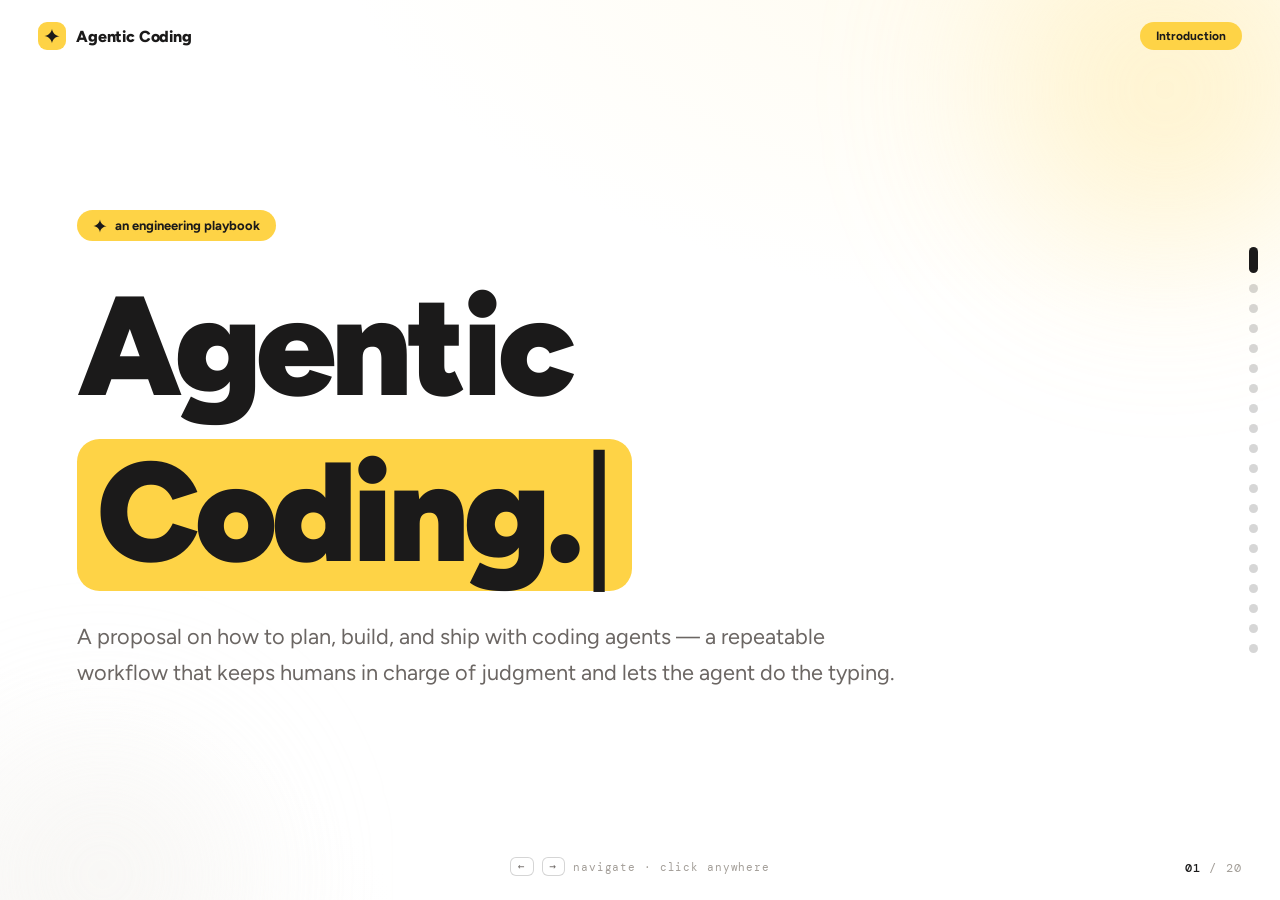
==== presentations/agentic-coding-hag-2026/index.html @ 851d3bc4 "Generalize presentation library structure" ====
<!doctype html>
<html lang="en">
<head>
<!-- Agentic Coding — internal engineering deck -->
<meta charset="utf-8" />
<meta name="viewport" content="width=device-width, initial-scale=1, maximum-scale=1" />
<title>Agentic Coding — A Workflow</title>
<link rel="preconnect" href="https://fonts.googleapis.com" />
<link rel="preconnect" href="https://fonts.gstatic.com" crossorigin />
<link href="https://fonts.googleapis.com/css2?family=Figtree:ital,wght@0,400;0,500;0,600;0,700;0,800;0,900;1,500&family=DM+Mono:wght@400;500&display=swap" rel="stylesheet" />

<link rel="stylesheet" href="../../shared/deck.css" />
</head>
<body class="deck-page">

<div class="bg">
  <div class="wash w1"></div><div class="wash w2"></div>
  <svg class="spark" style="left:13%;top:20%;width:26px;height:26px;fill:var(--yellow);animation-delay:0s" viewBox="0 0 24 24"><path d="M12 0c.6 6 5.4 10.8 11.4 11.4C17.4 12.6 12.6 17.4 12 24c-.6-6.6-5.4-11.4-11.4-12C6.6 11.4 11.4 6 12 0z"/></svg>
  <svg class="spark" style="right:16%;top:26%;width:18px;height:18px;fill:var(--ink);animation-delay:1.5s" viewBox="0 0 24 24"><path d="M12 0c.6 6 5.4 10.8 11.4 11.4C17.4 12.6 12.6 17.4 12 24c-.6-6.6-5.4-11.4-11.4-12C6.6 11.4 11.4 6 12 0z"/></svg>
  <svg class="spark" style="right:29%;bottom:19%;width:22px;height:22px;fill:var(--yellow);animation-delay:2.7s" viewBox="0 0 24 24"><path d="M12 0c.6 6 5.4 10.8 11.4 11.4C17.4 12.6 12.6 17.4 12 24c-.6-6.6-5.4-11.4-11.4-12C6.6 11.4 11.4 6 12 0z"/></svg>
  <svg class="spark" style="left:22%;bottom:23%;width:15px;height:15px;fill:var(--faint);animation-delay:3.6s" viewBox="0 0 24 24"><path d="M12 0c.6 6 5.4 10.8 11.4 11.4C17.4 12.6 12.6 17.4 12 24c-.6-6.6-5.4-11.4-11.4-12C6.6 11.4 11.4 6 12 0z"/></svg>
</div>

<div class="topbar">
  <div class="brand"><span class="mark"><svg viewBox="0 0 24 24" fill="#1B1A1A"><path d="M12 1c.6 6 5.4 10.8 11.4 11.4C17.4 12.6 12.6 17.4 12 23c-.6-5.6-5.4-10.4-11.4-11C6.6 11.4 11.4 6 12 1z"/></svg></span> Agentic Coding</div>
  <div class="pill-sec" id="secLabel">Introduction</div>
</div>
<div class="counter"><b id="cur">01</b> / <span id="tot">20</span></div>
<div class="bar" id="bar"></div>
<div class="rail" id="rail"></div>
<div class="hint" id="hint"><kbd>←</kbd><kbd>→</kbd> navigate · click anywhere</div>

<div id="deck">

  <!-- 1 TITLE -->
  <section class="slide active" data-sec="Introduction">
    <div class="wrap">
      <div class="kicker" data-r="1"><svg viewBox="0 0 24 24" fill="currentColor"><path d="M12 1c.6 6 5.4 10.8 11.4 11.4C17.4 12.6 12.6 17.4 12 23c-.6-5.6-5.4-10.4-11.4-11C6.6 11.4 11.4 6 12 1z"/></svg> an engineering playbook</div>
      <h1 class="title" data-r="2">Agentic<br><span class="hl" id="typeword">Coding.</span></h1>
      <p class="lede" data-r="3">A proposal on how to plan, build, and ship with coding agents — a repeatable workflow that keeps humans in charge of judgment and lets the agent do the typing.</p>
    </div>
  </section>

  <!-- 2 SECTION INTRO -->
  <section class="slide" data-sec="Introduction">
    <div class="wrap two">
      <div>
        <div class="sec-num-lbl" data-r="1">SECTION <span class="d">01</span></div>
        <h2 class="head" data-r="2">Where we<br>are <span class="hl">now.</span></h2>
        <p class="lede" data-r="3">The tools changed faster than our habits. Before we talk workflow, let's agree on the ground we're standing on.</p>
      </div>
      <div class="big-num" data-r="4">01</div>
    </div>
  </section>

  <!-- 3 STATE -->
  <section class="slide" data-sec="Introduction">
    <div class="wrap">
      <div class="kicker" data-r="1">state of agentic coding</div>
      <h2 class="head" data-r="2">From autocomplete<br>to a <span class="hl">teammate.</span></h2>
      <div class="grid g3">
        <div class="cardx" data-r="3"><div class="tag">then</div><h3>It typed for you</h3><p>Suggestions inside a single file. You stayed the driver for every keystroke and every decision.</p></div>
        <div class="cardx" data-r="4"><div class="tag">recently</div><h3>It answered you</h3><p>Chat that could read context and draft code — but you still pasted, ran, and stitched everything together by hand.</p></div>
        <div class="cardx tint" data-r="5"><div class="tag">now</div><h3>It works for you</h3><p>Agents that read the repo, plan, edit many files, run tests, and loop on feedback. The job shifts from <span class="ital">writing</span> to <span class="ital">directing</span>.</p></div>
      </div>
      <p class="foot" data-r="6">The skill that matters now: giving an agent the right context, constraints, and feedback loops.</p>
    </div>
  </section>

  <!-- 4 TIMELINE -->
  <section class="slide" data-sec="Introduction">
    <div class="wrap">
      <div class="kicker" data-r="1">timeline</div>
      <h2 class="head" data-r="2">How we <span class="hl">got here.</span></h2>
      <div class="tl">
        <div class="tl-row">
          <div class="tl-item" data-r="3"><span class="tl-date">2021</span><span class="tl-icon" aria-hidden="true"><svg viewBox="0 0 24 24"><path d="m8 9-4 3 4 3"/><path d="m16 9 4 3-4 3"/><path d="m14 4-4 16"/></svg></span><h4>Autocomplete</h4><p>Copilot brings line-level suggestions inside the editor.</p></div>
          <div class="tl-item" data-r="4"><span class="tl-date">2023</span><span class="tl-icon" aria-hidden="true"><svg viewBox="0 0 24 24"><path d="M21 15a4 4 0 0 1-4 4H8l-5 3V7a4 4 0 0 1 4-4h10a4 4 0 0 1 4 4z"/><path d="M8 9h8"/><path d="M8 13h5"/></svg></span><h4>Chat assistants</h4><p>Conversational help can explain, draft, and debug with you.</p></div>
          <div class="tl-item" data-r="5"><span class="tl-date">LATE 2025</span><span class="tl-icon" aria-hidden="true"><svg viewBox="0 0 24 24"><rect x="3" y="8" width="18" height="12" rx="2"/><path d="M12 2v4"/><path d="M8 12h.01"/><path d="M16 12h.01"/><path d="M9 16h6"/></svg></span><h4>Coding agents</h4><p>Real agents edit files, run commands, inspect apps, and loop on feedback.</p></div>
          <div class="tl-item" data-r="6"><span class="tl-date">2026</span><span class="tl-icon" aria-hidden="true"><svg viewBox="0 0 24 24"><circle cx="18" cy="5" r="3"/><circle cx="6" cy="12" r="3"/><circle cx="18" cy="19" r="3"/><path d="m8.6 13.5 5.8 3.1"/><path d="m14.4 7.4-5.8 3.1"/></svg></span><h4>Shared skills & workflows</h4><p>Teams share skills and agentic development workflows that compound.</p></div>
        </div>
      </div>
      <p class="foot" data-r="7">Each step didn't replace the last — it raised the level of abstraction we work at.</p>
    </div>
  </section>

  <!-- 5 FIVE STAGES -->
  <section class="slide" data-sec="Introduction">
    <div class="wrap">
      <div class="kicker" data-r="1">the workflow</div>
      <h2 class="head" data-r="2">Four stages<br><span class="hl">plus speed.</span></h2>
      <div class="stepper" data-r="3">
        <div class="track"></div>
        <div class="stp"><div class="num setup">1</div><h4>Repo setup</h4><p>Onboard the agent, once</p><span class="mode setup">setup</span></div>
        <div class="stp"><div class="num assisted">2</div><h4>Planning</h4><p>Define &amp; sharpen the work</p><span class="mode assisted">assisted</span></div>
        <div class="stp"><div class="num agent">3</div><h4>Implementation</h4><p>The agent builds it</p><span class="mode agent">automated</span></div>
        <div class="stp"><div class="num human">4</div><h4>QA</h4><p>Verify &amp; sign off</p><span class="mode human">human</span></div>
        <div class="stp"><div class="num extension">+</div><h4>Parallelize</h4><p>Run clean slices faster</p><span class="mode extension">extension</span></div>
      </div>
    </div>
  </section>

  <!-- 6 SECTION REPO -->
  <section class="slide" data-sec="Repo setup">
    <div class="wrap two">
      <div>
        <div class="sec-num-lbl" data-r="1">SECTION <span class="d">02</span></div>
        <h2 class="head" data-r="2">Repo<br><span class="hl">setup.</span></h2>
        <p class="lede" data-r="3">Do this once. Every agent that touches the repo inherits the same context, vocabulary, and rules of engagement.</p>
      </div>
      <div class="big-num" data-r="4">02</div>
    </div>
  </section>

  <!-- 7 CLAUDE.md -->
  <section class="slide" data-sec="Repo setup">
    <div class="wrap">
      <div class="kicker" data-r="1">CLAUDE.md</div>
      <h2 class="head" data-r="2">Teach the repo<br>to <span class="hl">brief the agent.</span></h2>
      <div class="two" style="margin-top:34px">
        <div>
          <p class="lede" data-r="3" style="margin-top:0">A committed <span class="mono">CLAUDE.md</span> / <span class="mono">AGENTS.md</span> is the agent's onboarding doc — the rules of the house, written down once.</p>
          <div class="chips" data-r="5">
            <span class="chip">architecture overview</span><span class="chip">styling &amp; lint conventions</span>
            <span class="chip">domain language</span><span class="chip">issue tracker</span>
            <span class="chip">build &amp; test commands</span><span class="chip">folder structure</span>
          </div>
        </div>
        <div class="grid" data-r="4" style="margin-top:0">
          <div class="cardx tint"><div class="tag">what goes in it</div><h3>Point at the patterns</h3><p>Where the architecture boundaries are, how we style and lint, the names we use for domain concepts, and how to build, test, and find work. The agent stops guessing and starts matching the house style.</p></div>
        </div>
      </div>
      <p class="foot" data-r="6">Skipping this is why agents "go rogue" — they were never told how we do things here.</p>
    </div>
  </section>

  <!-- 8 SECTION PLANNING -->
  <section class="slide" data-sec="Planning">
    <div class="wrap two">
      <div>
        <div class="sec-num-lbl" data-r="1">SECTION <span class="d">03</span></div>
        <h2 class="head" data-r="2"><span class="hl">Planning.</span></h2>
        <p class="lede" data-r="3">This is assisted work: the human owns intent, while the agent helps gather context, challenge assumptions, and sharpen the plan.</p>
        <div class="spectrum" data-r="4"><span class="sp"><svg viewBox="0 0 24 24"><path d="M12 12a4 4 0 1 0 0-8 4 4 0 0 0 0 8z"/><path d="M5 21a7 7 0 0 1 14 0"/></svg>Human</span><span class="sp on-m"><svg viewBox="0 0 24 24"><path d="M7 8h10"/><path d="M7 12h6"/><path d="M4 4h16v12H7l-3 3V4z"/></svg>Assisted</span><span class="sp"><svg viewBox="0 0 24 24"><path d="M12 2v4"/><path d="M12 18v4"/><path d="M4.9 4.9l2.8 2.8"/><path d="M16.3 16.3l2.8 2.8"/><path d="M2 12h4"/><path d="M18 12h4"/><path d="M4.9 19.1l2.8-2.8"/><path d="M16.3 7.7l2.8-2.8"/><circle cx="12" cy="12" r="3"/></svg>Automated</span></div>
      </div>
      <div class="big-num ring" data-r="5">03</div>
    </div>
  </section>

  <!-- 9 DEFINITION -->
  <section class="slide" data-sec="Planning">
    <div class="wrap">
      <div class="kicker" data-r="1">before implementation</div>
      <h2 class="head" data-r="2">Definition first.<br><span class="hl">Planning second.</span></h2>
      <div class="plan-map" data-r="3">
        <div class="plan-stage dark">
          <div class="tag">definition</div>
          <h3>Decide what we are building</h3>
          <p>Name the outcome, the user or business problem, the constraints, and the part of the system we are changing.</p>
          <div class="mini-list"><span>success criteria</span><span>scope boundaries</span><span>known risks</span></div>
        </div>
        <div class="plan-stage">
          <div class="tag">planning</div>
          <h3>Prepare the agent to build it</h3>
          <p>Load the context it cannot infer, then pressure-test the approach until the plan is specific enough to execute.</p>
          <div class="mini-list"><span>docs, decisions, and product context</span><span>grill gaps, edge cases, and terminology</span><span>small vertical slices</span></div>
        </div>
      </div>
      <p class="foot" data-r="5"><b>Definition</b> clarifies intent. <b>Planning</b> turns that intent into context, questions, and executable slices.</p>
    </div>
  </section>

  <!-- 10 CONTEXT / TOOLS -->
  <section class="slide" data-sec="Planning">
    <div class="wrap">
      <div class="kicker" data-r="1">context</div>
      <h2 class="head" data-r="2">Get the right facts<br><span class="hl">into the window.</span></h2>
      <p class="lede" data-r="2">Wire the agent into the systems where truth already lives, so it reads reality instead of guessing.</p>
      <div class="logos" data-r="3">
        <div class="logo"><img src="https://cdn.simpleicons.org/notion/000000" onerror="this.remove()" alt=""><span>Notion</span></div>
        <div class="logo"><svg viewBox="0 0 2447.6 2452.5" aria-hidden="true"><g clip-rule="evenodd" fill-rule="evenodd"><path d="m897.4 0c-135.3.1-244.8 109.9-244.7 245.2-.1 135.3 109.5 245.1 244.8 245.2h244.8v-245.1c.1-135.3-109.5-245.1-244.9-245.3.1 0 .1 0 0 0m0 654h-652.6c-135.3.1-244.9 109.9-244.8 245.2-.2 135.3 109.4 245.1 244.7 245.3h652.7c135.3-.1 244.9-109.9 244.8-245.2.1-135.4-109.5-245.2-244.8-245.3z" fill="#36c5f0"/><path d="m2447.6 899.2c.1-135.3-109.5-245.1-244.8-245.2-135.3.1-244.9 109.9-244.8 245.2v245.3h244.8c135.3-.1 244.9-109.9 244.8-245.3zm-652.7 0v-654c.1-135.2-109.4-245-244.7-245.2-135.3.1-244.9 109.9-244.8 245.2v654c-.2 135.3 109.4 245.1 244.7 245.3 135.3-.1 244.9-109.9 244.8-245.3z" fill="#2eb67d"/><path d="m1550.1 2452.5c135.3-.1 244.9-109.9 244.8-245.2.1-135.3-109.5-245.1-244.8-245.2h-244.8v245.2c-.1 135.2 109.5 245 244.8 245.2zm0-654.1h652.7c135.3-.1 244.9-109.9 244.8-245.2.2-135.3-109.4-245.1-244.7-245.3h-652.7c-135.3.1-244.9 109.9-244.8 245.2-.1 135.4 109.4 245.2 244.7 245.3z" fill="#ecb22e"/><path d="m0 1553.2c-.1 135.3 109.5 245.1 244.8 245.2 135.3-.1 244.9-109.9 244.8-245.2v-245.2h-244.8c-135.3.1-244.9 109.9-244.8 245.2zm652.7 0v654c-.2 135.3 109.4 245.1 244.7 245.3 135.3-.1 244.9-109.9 244.8-245.2v-653.9c.2-135.3-109.4-245.1-244.7-245.3-135.4 0-244.9 109.8-244.8 245.1 0 0 0 .1 0 0" fill="#e01e5a"/></g></svg><span>Slack</span></div>
        <div class="logo"><img src="https://cdn.simpleicons.org/github/000000" onerror="this.remove()" alt=""><span>GitHub CLI</span></div>
        <div class="logo"><img src="https://cdn.simpleicons.org/figma" onerror="this.remove()" alt=""><span>Figma</span></div>
        <div class="logo"><img src="https://cdn.simpleicons.org/metabase" onerror="this.remove()" alt=""><span>Metabase</span></div>
        <div class="logo"><img src="https://cdn.simpleicons.org/linear/5E6AD2" onerror="this.remove()" alt=""><span>Linear</span></div>
        <div class="logo"><img src="https://www.honeycomb.io/favicon-32x32.png" onerror="this.remove()" alt=""><span>Honeycomb</span></div>
        <div class="logo more">+ more</div>
      </div>
      <p class="foot" data-r="4">Context is a budget. Spend it on what the agent <span class="ital">can't</span> infer from the code itself.</p>
    </div>
  </section>

  <!-- 11 GRILL -->
  <section class="slide" data-sec="Planning">
    <div class="wrap">
      <div class="kicker" data-r="1">grill me</div>
      <h2 class="head" data-r="2">Let the agent<br><span class="hl">interrogate the plan.</span></h2>
      <div class="two" style="margin-top:34px">
        <div>
          <p class="lede" data-r="3" style="margin-top:0">A grilling session walks the design tree one question at a time, challenges fuzzy terms, and tests your plan against real scenarios and the actual code.</p>
          <a class="skill-link" data-r="4" href="https://github.com/mattpocock/skills/tree/main/skills/grill-with-docs" target="_blank" rel="noreferrer">Matt Pocock: grill-with-docs</a>
          <p class="foot" data-r="5">Decisions get captured <span class="ital">inline</span> as they crystallize — not in a doc you'll never write.</p>
        </div>
        <div class="grid" data-r="4" style="margin-top:0">
          <div class="cardx tint"><div class="tag">CONTEXT.md</div><h3>Ubiquitous language</h3><p>A tight glossary — one canonical word per concept, the rest under <span class="mono">Avoid</span>. The whole team and the agent speak the same dialect.</p></div>
          <div class="cardx dark"><div class="tag">docs/adr/</div><h3>ADRs, sparingly</h3><p>Record a decision only when it's hard to reverse, surprising without context, and the result of a real trade-off.</p></div>
        </div>
      </div>
    </div>
  </section>

  <!-- 12 SECTION IMPL -->
  <section class="slide" data-sec="Implementation">
    <div class="wrap two">
      <div>
        <div class="sec-num-lbl" data-r="1">SECTION <span class="d">04</span></div>
        <h2 class="head tight" data-r="2"><span class="hl">Implementation.</span></h2>
        <p class="lede" data-r="3">With a sharp plan and real context, this stage runs largely on its own. Your job becomes steering and reviewing.</p>
        <div class="spectrum" data-r="4"><span class="sp"><svg viewBox="0 0 24 24"><path d="M12 12a4 4 0 1 0 0-8 4 4 0 0 0 0 8z"/><path d="M5 21a7 7 0 0 1 14 0"/></svg>Human</span><span class="sp"><svg viewBox="0 0 24 24"><path d="M8 12h8"/><path d="M12 8v8"/><circle cx="12" cy="12" r="9"/></svg>Shared</span><span class="sp on-a"><svg viewBox="0 0 24 24"><path d="M12 2v4"/><path d="M12 18v4"/><path d="M4.9 4.9l2.8 2.8"/><path d="M16.3 16.3l2.8 2.8"/><path d="M2 12h4"/><path d="M18 12h4"/><path d="M4.9 19.1l2.8-2.8"/><path d="M16.3 7.7l2.8-2.8"/><circle cx="12" cy="12" r="3"/></svg>Automated</span></div>
      </div>
      <div class="big-num" data-r="5">04</div>
    </div>
  </section>

  <!-- 13 IMPL PLAN PIPELINE -->
  <section class="slide" data-sec="Implementation">
    <div class="wrap">
      <div class="kicker" data-r="1">implementation plan</div>
      <h2 class="head" data-r="2">From plan to <span class="hl">grabbable work.</span></h2>
      <div class="pipe" data-r="3">
        <div class="pcard"><div class="pnum">01</div><h4>Plan</h4><p>the agreed approach</p></div>
        <span class="arrow">→</span>
        <div class="pcard"><div class="pnum">02</div><h4>PRD</h4><p>scope &amp; intent, written</p></div>
        <span class="arrow">→</span>
        <div class="pcard"><div class="pnum">03</div><h4>Issues</h4><p>split into slices</p></div>
        <span class="arrow">→</span>
        <div class="pcard"><div class="pnum">04</div><h4>Queue</h4><p>ready for agents</p></div>
        <span class="arrow">→</span>
        <div class="tickets">
          <div class="ticket"># slice A</div>
          <div class="ticket"># slice B</div>
          <div class="ticket"># slice C</div>
        </div>
      </div>
      <p class="lede" data-r="4">Each issue is a <span class="ital">vertical slice</span> — a tracer bullet, shippable end-to-end and grabbable by any agent. Not horizontal layers.</p>
    </div>
  </section>

  <!-- 14 TDD CIRCULAR -->
  <section class="slide" data-sec="Implementation">
    <div class="wrap">
      <div class="kicker" data-r="1">TDD</div>
      <h2 class="head" data-r="2">A loop, not a <span class="hl">line.</span></h2>
      <div class="two" style="margin-top:20px; align-items:center">
        <div data-r="3">
          <svg class="tddloop" viewBox="0 0 440 380" xmlns="http://www.w3.org/2000/svg" role="img" aria-label="TDD red green refactor loop">
            <defs>
              <marker id="ah-red" viewBox="0 0 10 10" refX="7" refY="5" markerWidth="4.5" markerHeight="4.5" orient="auto-start-reverse">
                <path d="M0 0 L10 5 L0 10 z" fill="#D64545"/>
              </marker>
              <marker id="ah-green" viewBox="0 0 10 10" refX="7" refY="5" markerWidth="4.5" markerHeight="4.5" orient="auto-start-reverse">
                <path d="M0 0 L10 5 L0 10 z" fill="#2F9E62"/>
              </marker>
              <marker id="ah-blue" viewBox="0 0 10 10" refX="7" refY="5" markerWidth="4.5" markerHeight="4.5" orient="auto-start-reverse">
                <path d="M0 0 L10 5 L0 10 z" fill="#2E6FD8"/>
              </marker>
            </defs>
            <style>
              .arc{ fill:none; stroke-width:5; stroke-linecap:round; stroke-dasharray:7 12; animation:flow 1.1s linear infinite; }
              .arc.red{ stroke:#D64545; } .arc.green{ stroke:#2F9E62; } .arc.blue{ stroke:#2E6FD8; }
              @keyframes flow{ to{ stroke-dashoffset:-38; } }
              .nl{ font-family:'Figtree',sans-serif; font-weight:800; }
              .cap{ font-family:'DM Mono',monospace; font-size:11px; fill:#a39e98; letter-spacing:1px; }
              .node-p{ transform-box:fill-box; transform-origin:center; }
              .p1{ animation:pulse 3s ease-in-out infinite; }
              .p2{ animation:pulse 3s ease-in-out infinite .9s; }
              .p3{ animation:pulse 3s ease-in-out infinite 1.8s; }
              @keyframes pulse{ 0%,100%{ transform:scale(1); } 50%{ transform:scale(1.07); } }
            </style>
            <path class="arc green" marker-end="url(#ah-green)" d="M282 92 A116 116 0 0 1 334 186"/>
            <path class="arc blue" marker-end="url(#ah-blue)" d="M278 286 A116 116 0 0 1 166 286"/>
            <path class="arc red" marker-end="url(#ah-red)" d="M106 188 A116 116 0 0 1 162 92"/>
            <circle r="5.5" fill="#1B1A1A">
              <animateMotion dur="4.2s" repeatCount="indefinite" rotate="auto" path="M220 70 A120 120 0 1 1 219.9 70 Z"/>
            </circle>
            <g class="node-p p1"><circle cx="220" cy="70" r="46" fill="#D64545"/><text x="220" y="66" text-anchor="middle" class="nl" font-size="19" fill="#fff">RED</text><text x="220" y="84" text-anchor="middle" class="nl" font-size="9.5" font-weight="500" fill="#ffe3e3">fail first</text></g>
            <g class="node-p p2"><circle cx="320" cy="250" r="46" fill="#2F9E62"/><text x="320" y="246" text-anchor="middle" class="nl" font-size="16" fill="#fff">GREEN</text><text x="320" y="264" text-anchor="middle" class="nl" font-size="9.5" font-weight="500" fill="#dbf5e6">make it pass</text></g>
            <g class="node-p p3"><circle cx="120" cy="250" r="46" fill="#E7F0FF" stroke="#2E6FD8" stroke-width="2.5"/><text x="120" y="246" text-anchor="middle" class="nl" font-size="13" fill="#174A9A">REFACTOR</text><text x="120" y="264" text-anchor="middle" class="nl" font-size="9.5" font-weight="500" fill="#4267a6">clean up</text></g>
            <text x="220" y="194" text-anchor="middle" class="cap">ONE TEST</text>
            <text x="220" y="210" text-anchor="middle" class="cap">AT A TIME</text>
          </svg>
        </div>
        <div class="col" style="gap:18px">
          <div class="cardx" data-r="4"><div class="tag">vertical, not horizontal</div><h3>One test → one impl</h3><p>Each cycle responds to what the last one taught you. Writing all tests up front produces tests of <span class="ital">imagined</span> behavior.</p></div>
          <div class="cardx tint" data-r="5"><div class="tag">behavior, not internals</div><h3>Test through the interface</h3><p>Good tests read like a spec and survive refactors. If renaming a private function breaks a test, the test was wrong.</p></div>
          <a class="skill-link" data-r="6" href="https://github.com/mattpocock/skills/tree/main/skills/tdd" target="_blank" rel="noreferrer">Matt Pocock: tdd skill</a>
        </div>
      </div>
    </div>
  </section>

  <!-- 15 FEEDBACK -->
  <section class="slide" data-sec="Implementation">
    <div class="wrap">
      <div class="kicker" data-r="1">feedback loop</div>
      <h2 class="head" data-r="2">Close the loop<br>the agent <span class="hl">runs on.</span></h2>
      <p class="lede" data-r="2">An agent is only as good as the signal it gets back. Give it fast, automatic ways to know if it's right.</p>
      <div class="grid g3">
        <div class="cardx" data-r="3"><div class="tag">browse</div><h3>Agent browser</h3><p>Playwright lets the agent click through the real app and see what a user sees.</p></div>
        <div class="cardx tint" data-r="4"><div class="tag">static</div><h3>Linter &amp; types</h3><p>Instant, cheap correctness checks the agent can run after every edit.</p></div>
        <div class="cardx dark" data-r="5"><div class="tag">dynamic</div><h3>Tests</h3><p>The behavioral contract. Green tests are the agent's permission to move on.</p></div>
      </div>
      <p class="foot" data-r="6">Tight loops = autonomy you can trust. No loop = an agent guessing in the dark.</p>
    </div>
  </section>

  <!-- 16 SECTION QA -->
  <section class="slide" data-sec="QA">
    <div class="wrap two">
      <div>
        <div class="sec-num-lbl" data-r="1">SECTION <span class="d">05</span></div>
        <h2 class="head" data-r="2"><span class="hl">QA.</span></h2>
        <p class="lede" data-r="3">Automated checks catch regressions. Judgment, taste, and "does this actually feel right" stay human.</p>
        <div class="spectrum" data-r="4"><span class="sp on-h"><svg viewBox="0 0 24 24"><path d="M12 12a4 4 0 1 0 0-8 4 4 0 0 0 0 8z"/><path d="M5 21a7 7 0 0 1 14 0"/></svg>Human</span><span class="sp"><svg viewBox="0 0 24 24"><path d="M8 12h8"/><path d="M12 8v8"/><circle cx="12" cy="12" r="9"/></svg>Shared</span><span class="sp"><svg viewBox="0 0 24 24"><path d="M12 2v4"/><path d="M12 18v4"/><path d="M4.9 4.9l2.8 2.8"/><path d="M16.3 16.3l2.8 2.8"/><path d="M2 12h4"/><path d="M18 12h4"/><path d="M4.9 19.1l2.8-2.8"/><path d="M16.3 7.7l2.8-2.8"/><circle cx="12" cy="12" r="3"/></svg>Automated</span></div>
      </div>
      <div class="big-num ring" data-r="5">05</div>
    </div>
  </section>

  <!-- 17 MANUAL QA -->
  <section class="slide" data-sec="QA">
    <div class="wrap">
      <div class="kicker" data-r="1">manual QA</div>
      <h2 class="head" data-r="2">The <span class="hl">human gate.</span></h2>
      <div class="grid g3">
        <div class="cardx" data-r="3"><div class="tag">verify intent</div><h3>Did it build the right thing?</h3><p>Tests prove the code does what the tests say. Only you know if that's what the business meant.</p></div>
        <div class="cardx" data-r="4"><div class="tag">feel</div><h3>Does it feel right?</h3><p>Edge cases, UX, performance under real use — the stuff agents under-weight and humans notice instantly.</p></div>
        <div class="cardx tint" data-r="5"><div class="tag">when it breaks</div><h3>Use the feedback</h3><p>Reproduce → minimise → hypothesise → instrument → fix → regression-test. Then look at code structure, even if planning should have covered it.</p></div>
      </div>
      <p class="foot" data-r="6">Ship behind a human's name. The agent drafts; a person signs off.</p>
    </div>
  </section>

  <!-- 18 CONDUCTOR + WORKTREES -->
  <section class="slide" data-sec="Acceleration">
    <div class="wrap">
      <div class="kicker" data-r="1">extension · conductor + worktrees</div>
      <h2 class="head" data-r="2">One engineer,<br><span class="hl">many agents.</span></h2>
      <div class="flow worktree-map" data-r="4">
        <div class="node">Conductor<small>assign, monitor, unblock</small></div><span class="arrow">→</span>
        <div class="agent-stack">
          <div class="agent-card">
            <div class="agent-ico"><svg viewBox="0 0 24 24"><path d="M21 15a4 4 0 0 1-4 4H8l-5 3V7a4 4 0 0 1 4-4h10a4 4 0 0 1 4 4z"/><path d="M8 9h8"/><path d="M8 13h5"/></svg></div>
            <div><h4>Worktree · feature A</h4><p>Agent is interrogating the plan before touching code.</p></div>
            <span class="state grill">grilling</span>
          </div>
          <div class="agent-card">
            <div class="agent-ico"><svg viewBox="0 0 24 24"><path d="m8 9-4 3 4 3"/><path d="m16 9 4 3-4 3"/><path d="m14 4-4 16"/></svg></div>
            <div><h4>Worktree · feature B</h4><p>Agent is building a clean vertical slice.</p></div>
            <span class="state build">implementing</span>
          </div>
          <div class="agent-card">
            <div class="agent-ico"><svg viewBox="0 0 24 24"><path d="M20 6 9 17l-5-5"/><circle cx="12" cy="12" r="9"/></svg></div>
            <div><h4>Worktree · bugfix C</h4><p>Changes are ready for human intent and code review.</p></div>
            <span class="state qa">ready for QA</span>
          </div>
        </div>
      </div>
      <div class="grid g3" style="margin-top:30px">
        <div class="cardx tint" data-r="5"><div class="tag">use it when</div><h3>Slices are independent</h3><p>Run agents in parallel only when each task can move without blocking or rewriting another task.</p></div>
        <div class="cardx" data-r="6"><div class="tag">git worktrees</div><h3>Isolated by design</h3><p>Each agent gets its own checkout of the same repo. Parallel branches, zero collisions, one shared history.</p></div>
        <div class="cardx dark" data-r="7"><div class="tag">the payoff</div><h3>Throughput without chaos</h3><p>Clean slices + isolated worktrees + tight feedback loops = scale work, not risk.</p></div>
      </div>
    </div>
  </section>

  <!-- 19 GUIDELINES -->
  <section class="slide" data-sec="Acceleration">
    <div class="wrap">
      <div class="kicker" data-r="1">one more thing...</div>
      <h2 class="head" data-r="2">Software fundamentals<br><span class="hl">still win.</span></h2>
      <p class="lede" data-r="3">These guidelines come from our experience, not from a frozen doctrine. AI coding changes every day: tools appear, workflows spread, and some disappear just as fast.</p>
      <div class="takeaway" data-r="4">
        <div class="cardx tint"><div class="tag">stay current</div><h3>Keep scanning</h3><p>Pay attention to new tools, skills, agents, and development workflows. The field is moving too quickly to ignore.</p></div>
        <div class="cardx dark"><div class="tag">stay grounded</div><h3>Keep the fundamentals</h3><p>Clear intent, good context, small slices, tight feedback loops, code structure, and human judgment matter more than any shiny technique.</p></div>
      </div>
      <p class="foot" data-r="5"><b>The goal:</b> learn fast without becoming tool-driven.</p>
    </div>
  </section>

  <!-- 20 THANK YOU -->
  <section class="slide closing" data-sec="Close">
    <div class="wrap">
      <div class="kicker" data-r="1">Homeaglow Offsite · June 2026</div>
      <h2 class="closing-title" data-r="2">Thank you.</h2>
      <p class="lede" data-r="3">Questions?</p>
    </div>
  </section>

</div>

<script src="../../shared/deck.js"></script>
</body>
</html>
---- shared/deck.css ----
:root{
    --yellow:#FED346; --yellow-deep:#F2BD12; --yellow-soft:#FFF1C2; --yellow-wash:#FFFAEA;
    --ink:#1B1A1A; --ink-2:#3a3735; --muted:#6b6663; --faint:#a39e98;
    --paper:#faf9f7; --paper-2:#f2f0ec; --bg:#ffffff;
    --line:rgba(27,26,26,.10); --line-2:rgba(27,26,26,.18);
    --sans:"Figtree", system-ui, sans-serif; --mono:"DM Mono", ui-monospace, monospace;
    --ease:cubic-bezier(.22,.85,.3,1);
    --shadow:0 22px 55px -30px rgba(27,26,26,.45); --shadow-sm:0 12px 30px -20px rgba(27,26,26,.4);
  }
  *{ box-sizing:border-box; margin:0; padding:0; }
  html,body{ height:100%; }
  body{ background:var(--bg); color:var(--ink); font-family:var(--sans); overflow:hidden; -webkit-font-smoothing:antialiased; }
  body.directory-page{ min-height:100%; overflow:auto; }

  .bg{ position:fixed; inset:0; z-index:0; overflow:hidden; background:
     radial-gradient(120% 90% at 88% -12%, var(--yellow-wash) 0%, transparent 52%),
     radial-gradient(80% 70% at -8% 108%, var(--paper) 0%, transparent 50%), #ffffff; }
  .wash{ position:absolute; border-radius:50%; filter:blur(72px); opacity:.6; }
  .w1{ width:42vw; height:42vw; right:-12vw; top:-14vw; background:radial-gradient(circle,#ffe9a3,transparent 66%); }
  .w2{ width:32vw; height:32vw; left:-8vw; bottom:-14vw; background:radial-gradient(circle,#f1efeb,transparent 66%); }
  .spark{ position:absolute; opacity:0; animation:tw 5s var(--ease) infinite; }
  @keyframes tw{ 0%,100%{opacity:0; transform:scale(.6) rotate(0)} 50%{opacity:.85; transform:scale(1) rotate(18deg)} }

  .slide{ position:fixed; inset:0; z-index:2; display:flex; flex-direction:column; justify-content:center;
    padding:clamp(34px,6vw,120px);
    opacity:0; visibility:hidden; transform:translateY(22px); transition:opacity .5s var(--ease), transform .6s var(--ease), visibility .55s; }
  .slide.active{ opacity:1; visibility:visible; transform:none; z-index:3; }
  .wrap{ max-width:1200px; width:100%; margin:0 auto; }
  .directory-shell{ position:relative; z-index:2; min-height:100vh; padding:clamp(34px,6vw,92px); display:grid; align-content:center; }
  .directory-inner{ max-width:1100px; width:100%; margin:0 auto; }
  .directory-header{ max-width:760px; margin-bottom:46px; }
  .directory-header .brand{ margin-bottom:28px; }
  .directory-grid{ display:grid; grid-template-columns:repeat(auto-fit,minmax(280px,1fr)); gap:18px; }
  .deck-card{ display:flex; flex-direction:column; gap:18px; min-height:250px; padding:28px; border:1px solid var(--line); border-radius:22px; background:#fff; color:var(--ink); text-decoration:none; box-shadow:var(--shadow-sm); transition:transform .35s var(--ease), box-shadow .35s var(--ease); }
  .deck-card:hover{ transform:translateY(-6px); box-shadow:var(--shadow); }
  .deck-card h2{ font-size:28px; line-height:1.08; letter-spacing:-.02em; }
  .deck-card p{ color:var(--muted); font-size:15px; line-height:1.6; }
  .deck-card .meta{ display:flex; flex-wrap:wrap; gap:8px; margin-top:auto; }
  .deck-card .meta span{ font-family:var(--mono); font-size:11px; letter-spacing:.06em; text-transform:uppercase; border:1px solid var(--line); border-radius:100px; padding:7px 10px; color:var(--ink); background:var(--yellow-wash); }

  .topbar{ position:fixed; top:0; left:0; right:0; z-index:30; display:flex; justify-content:space-between;
    align-items:center; padding:22px 38px; pointer-events:none; }
  .brand{ display:flex; align-items:center; gap:10px; font-weight:800; font-size:16px; color:var(--ink); letter-spacing:-.01em; }
  .brand .mark{ width:28px; height:28px; border-radius:9px; background:var(--yellow); display:grid; place-items:center; box-shadow:var(--shadow-sm); }
  .brand .mark svg{ width:16px; height:16px; }
  .pill-sec{ font-weight:700; font-size:12px; color:var(--ink); background:var(--yellow); padding:7px 16px; border-radius:100px; box-shadow:var(--shadow-sm); }

  .counter{ position:fixed; right:38px; bottom:24px; z-index:30; font-family:var(--mono); font-size:12px; letter-spacing:.1em; color:var(--faint); }
  .counter b{ color:var(--ink); font-weight:500; }
  .bar{ position:fixed; left:0; bottom:0; height:4px; width:0; z-index:40; background:var(--yellow); transition:width .55s var(--ease); border-radius:0 4px 4px 0; }
  .rail{ position:fixed; right:22px; top:50%; transform:translateY(-50%); z-index:35; display:flex; flex-direction:column; gap:11px; }
  .rail button{ width:9px; height:9px; border-radius:50%; border:0; cursor:pointer; padding:0; background:var(--line-2); transition:all .35s var(--ease); }
  .rail button:hover{ background:var(--ink); transform:scale(1.25); }
  .rail button.on{ background:var(--ink); width:9px; height:26px; border-radius:6px; }

  [data-r]{ opacity:0; transform:translateY(16px); transition:opacity .55s var(--ease), transform .6s var(--ease); }
  .active [data-r]{ opacity:1; transform:none; }
  .active [data-r="1"]{ transition-delay:.05s } .active [data-r="2"]{ transition-delay:.13s }
  .active [data-r="3"]{ transition-delay:.21s } .active [data-r="4"]{ transition-delay:.29s }
  .active [data-r="5"]{ transition-delay:.37s } .active [data-r="6"]{ transition-delay:.45s }
  .active [data-r="7"]{ transition-delay:.53s }

  .kicker{ display:inline-flex; align-items:center; gap:8px; font-weight:700; font-size:13px; color:var(--ink);
    background:var(--yellow); padding:8px 16px; border-radius:100px; width:fit-content; box-shadow:var(--shadow-sm); }
  .kicker svg{ width:14px; height:14px; }
  h1.title{ font-weight:900; line-height:1.18; letter-spacing:-.035em; font-size:clamp(58px,11vw,150px); margin-top:22px; }
  h2.head{ font-weight:800; line-height:1.2; letter-spacing:-.025em; font-size:clamp(40px,5.6vw,80px); margin-top:18px; }
  h2.head.tight{ font-size:clamp(34px,4.4vw,62px); }
  .hl{ display:inline-block; background:var(--yellow); border-radius:.16em; padding:.01em .14em .05em; line-height:1.02; -webkit-box-decoration-break:clone; box-decoration-break:clone; }
  .lede{ font-size:clamp(17px,1.7vw,22px); color:var(--muted); max-width:60ch; line-height:1.62; margin-top:24px; }
  .ital{ font-style:italic; font-weight:600; color:var(--ink); }
  .mono{ font-family:var(--mono); color:var(--ink); background:var(--paper-2); padding:1px 7px; border-radius:6px; font-size:.92em; }
  .sec-num-lbl{ font-weight:800; color:var(--ink); font-size:13px; letter-spacing:.08em; }
  .sec-num-lbl .d{ color:var(--yellow-deep); }
  .foot{ margin-top:34px; font-size:14px; color:var(--muted); line-height:1.7; }
  .foot b{ color:var(--ink); font-weight:700; }

  /* typing caret */
  #typeword{ position:relative; }
  #typeword::after{ content:'|'; margin-left:.01em; color:var(--ink); font-weight:500; animation:blink 1s step-end infinite; }
  @keyframes blink{ 50%{ opacity:0; } }

  .spectrum{ display:flex; margin-top:34px; max-width:760px; border-radius:100px; overflow:hidden; border:1px solid var(--line); background:#fff; box-shadow:var(--shadow-sm); }
  .spectrum span{ flex:1; display:flex; align-items:center; justify-content:center; gap:8px; text-align:center; padding:13px 10px; font-size:11px; letter-spacing:.12em; text-transform:uppercase; font-weight:700; color:var(--faint); transition:.4s; }
  .spectrum svg{ width:16px; height:16px; flex:none; stroke:currentColor; stroke-width:2.2; stroke-linecap:round; stroke-linejoin:round; fill:none; }
  .sp.on-h{ background:var(--ink); color:#fff; } .sp.on-m{ background:var(--paper-2); color:var(--ink); } .sp.on-a{ background:var(--yellow); color:var(--ink); }

  .flow{ display:flex; align-items:center; gap:16px; flex-wrap:wrap; margin-top:42px; }
  .node{ border-radius:18px; padding:18px 22px; font-weight:700; font-size:clamp(15px,1.5vw,18px); min-width:120px; line-height:1.2; position:relative; background:var(--yellow); color:var(--ink); box-shadow:var(--shadow); }
  .node small{ display:block; font-weight:500; font-size:10.5px; opacity:.7; margin-top:8px; font-family:var(--mono); letter-spacing:.03em; }
  .node.dark{ background:var(--ink); color:#fff; } .node.dark small{ opacity:.6; }
  .node.ghost{ background:#fff; color:var(--muted); border:1.5px dashed var(--line-2); box-shadow:none; }
  .arrow{ color:var(--ink); font-size:24px; font-family:var(--mono); font-weight:500; opacity:.4; }
  .col{ display:flex; flex-direction:column; gap:14px; }
  .worktree-map{ justify-content:center; gap:22px; max-width:900px; margin:34px auto 0; padding:24px 28px; border:1px solid var(--line); border-radius:22px; background:rgba(255,255,255,.66); box-shadow:var(--shadow-sm); }
  .worktree-map .node{ min-width:170px; text-align:left; }
  .worktree-map .arrow{ opacity:.32; font-size:28px; }
  .agent-stack{ display:grid; gap:12px; min-width:min(480px,100%); }
  .agent-card{ display:grid; grid-template-columns:44px 1fr auto; align-items:center; gap:14px; min-height:68px; padding:13px 15px; border-radius:18px; background:#fff; border:1px solid var(--line); box-shadow:var(--shadow-sm); }
  .agent-card svg{ width:22px; height:22px; stroke:currentColor; stroke-width:2.2; stroke-linecap:round; stroke-linejoin:round; fill:none; }
  .agent-ico{ width:44px; height:44px; border-radius:14px; display:grid; place-items:center; background:var(--yellow-wash); color:var(--ink); }
  .agent-card h4{ font-size:17px; line-height:1.1; margin:0; font-weight:800; letter-spacing:-.01em; }
  .agent-card p{ margin-top:4px; color:var(--muted); font-size:12px; line-height:1.35; }
  .state{ font-family:var(--mono); font-size:10px; letter-spacing:.08em; text-transform:uppercase; font-weight:700; padding:7px 10px; border-radius:100px; white-space:nowrap; }
  .state.grill{ background:var(--paper-2); color:var(--ink); border:1px solid var(--line-2); }
  .state.build{ background:var(--ink); color:#fff; }
  .state.qa{ background:var(--yellow); color:var(--ink); }

  .plan-map{ display:grid; grid-template-columns:1fr 1fr; gap:24px; align-items:stretch; margin-top:38px; max-width:1040px; }
  .plan-stage{ border-radius:20px; padding:28px; background:#fff; border:1px solid var(--line); box-shadow:var(--shadow-sm); position:relative; min-height:260px; }
  .plan-stage.dark{ background:var(--ink); color:#fff; }
  .plan-stage.dark p{ color:#d8d3ce; }
  .plan-stage:after{ content:""; position:absolute; top:50%; right:-16px; width:32px; height:3px; background:var(--yellow); border-radius:3px; }
  .plan-stage:last-child:after{ display:none; }
  .plan-stage .tag{ margin-bottom:18px; }
  .plan-stage h3{ font-size:28px; font-weight:800; letter-spacing:-.015em; margin-bottom:10px; }
  .plan-stage p{ color:var(--muted); font-size:15px; line-height:1.55; }
  .mini-list{ display:grid; gap:10px; margin-top:14px; }
  .mini-list span{ display:block; background:var(--yellow-wash); border:1px solid rgba(242,189,18,.42); border-radius:12px; padding:10px 12px; font-size:13px; font-weight:700; }
  .plan-stage.dark .mini-list span{ background:rgba(255,255,255,.08); border-color:rgba(255,255,255,.18); color:#fff; }

  .grid{ display:grid; gap:18px; margin-top:34px; }
  .g2{ grid-template-columns:repeat(2,1fr); } .g3{ grid-template-columns:repeat(3,1fr); }
  .cardx{ background:#fff; border:1px solid var(--line); border-radius:22px; padding:26px; position:relative; overflow:hidden; box-shadow:var(--shadow-sm); transition:transform .4s var(--ease), box-shadow .4s; }
  .cardx:hover{ transform:translateY(-6px); box-shadow:var(--shadow); }
  .cardx:after{ content:""; position:absolute; left:0; top:0; bottom:0; width:5px; background:var(--yellow); }
  .cardx.tint{ background:var(--yellow-wash); }
  .cardx.dark{ background:var(--ink); } .cardx.dark:after{ background:var(--yellow); } .cardx.dark h3{ color:#fff; } .cardx.dark p{ color:#cfcbc7; }
  .cardx h3{ font-weight:800; font-size:22px; margin-bottom:10px; letter-spacing:-.01em; }
  .cardx p{ color:var(--muted); font-size:15px; line-height:1.6; }
  .tag{ font-size:11px; font-weight:700; letter-spacing:.04em; text-transform:uppercase; color:var(--ink); display:inline-flex; align-items:center; gap:7px; margin-bottom:16px; padding:7px 13px; border-radius:100px; background:var(--yellow); }
  .cardx.dark .tag{ background:var(--yellow); color:var(--ink); }

  .chips{ display:flex; flex-wrap:wrap; gap:10px; margin-top:20px; }
  .chip{ font-weight:600; font-size:13px; color:var(--ink); border:1px solid var(--line); background:#fff; padding:9px 15px; border-radius:100px; box-shadow:var(--shadow-sm); transition:.35s; }
  .chip:hover{ background:var(--yellow); transform:translateY(-2px); }

  /* timeline */
  .tl{ margin-top:42px; position:relative; }
  .tl-row{ display:grid; grid-template-columns:repeat(4,minmax(0,1fr)); gap:18px; align-items:stretch; position:relative; padding-top:78px; }
  .tl-row:before{ content:""; position:absolute; left:12.5%; right:12.5%; top:52px; height:3px; border-radius:3px; background:linear-gradient(90deg,var(--yellow),var(--yellow) 78%,var(--ink) 78%); z-index:0; }
  .tl-item{ position:relative; z-index:1; background:#fff; border:1px solid var(--line); border-radius:18px; padding:44px 22px 24px; min-height:176px; box-shadow:var(--shadow-sm); }
  .tl-item:last-child{ background:var(--yellow-wash); border-color:rgba(242,189,18,.55); }
  .tl-item h4{ font-weight:800; font-size:21px; margin-bottom:8px; letter-spacing:-.01em; text-align:center; }
  .tl-date{ position:absolute; top:-84px; left:50%; transform:translateX(-50%); display:inline-block; font-family:var(--mono); font-size:19px; letter-spacing:.06em; color:var(--yellow-deep); font-weight:800; white-space:nowrap; }
  .tl-icon{ position:absolute; top:-52px; left:50%; transform:translateX(-50%); width:52px; height:52px; border-radius:50%; display:grid; place-items:center; background:#fff; border:4px solid var(--yellow); color:var(--ink); box-shadow:0 0 0 9px #fff, var(--shadow-sm); z-index:2; }
  .tl-icon svg{ width:24px; height:24px; fill:none; stroke:currentColor; stroke-width:2.4; stroke-linecap:round; stroke-linejoin:round; }
  .tl-item:last-child .tl-icon{ background:var(--ink); border-color:var(--ink); color:#fff; }
  .tl-item p{ color:var(--muted); font-size:14px; line-height:1.5; margin:0 auto; max-width:24ch; text-align:center; }

  /* workflow stepper */
  .stepper{ position:relative; display:flex; margin-top:52px; gap:6px; }
  .track{ position:absolute; top:32px; left:9%; right:9%; height:3px; border-radius:3px; background:linear-gradient(90deg,var(--ink),var(--ink) 18%,var(--yellow) 90%); z-index:0; }
  .stp{ flex:1; text-align:center; position:relative; z-index:1; padding:0 6px; }
  .stp .num{ width:64px; height:64px; border-radius:50%; margin:0 auto 16px; display:grid; place-items:center; font-weight:800; font-size:23px; box-shadow:var(--shadow-sm); }
  .num.human{ background:var(--ink); color:#fff; } .num.assisted{ background:var(--paper-2); border:2px solid var(--ink); color:var(--ink); } .num.agent{ background:var(--yellow); color:var(--ink); } .num.setup{ background:#fff; border:2px solid var(--line-2); color:var(--ink); } .num.extension{ background:#fff; border:2px dashed var(--yellow-deep); color:var(--ink); }
  .stp h4{ font-weight:800; font-size:18px; } .stp p{ color:var(--muted); font-size:13px; margin-top:5px; line-height:1.4; }
  .stp .mode{ display:inline-block; margin-top:11px; font-family:var(--mono); font-size:10px; letter-spacing:.1em; text-transform:uppercase; padding:4px 11px; border-radius:100px; }
  .mode.human{ background:var(--ink); color:#fff; } .mode.assisted{ background:var(--paper-2); border:1px solid var(--line-2); color:var(--ink); } .mode.agent{ background:var(--yellow); color:var(--ink); } .mode.setup{ border:1px solid var(--line-2); color:var(--muted); } .mode.extension{ border:1px dashed var(--yellow-deep); color:var(--ink); background:#fff; }

  /* tools / logos */
  .logos{ display:grid; grid-template-columns:repeat(4,1fr); gap:14px; margin-top:34px; }
  .logo{ background:#fff; border:1px solid var(--line); border-radius:18px; padding:20px 14px; display:flex; flex-direction:column; align-items:center; gap:11px; box-shadow:var(--shadow-sm); transition:transform .35s var(--ease); min-height:96px; justify-content:center; }
  .logo:hover{ transform:translateY(-5px); }
  .logo img{ height:30px; width:auto; }
  .logo svg{ height:30px; width:30px; }
  .logo span{ font-weight:600; font-size:13px; }
  .logo.more{ background:var(--yellow); font-weight:800; font-size:15px; align-items:center; }

  /* implementation pipeline */
  .pipe{ display:flex; align-items:center; justify-content:center; gap:14px; flex-wrap:wrap; margin:42px auto 0; max-width:900px; }
  .pcard{ background:#fff; border:1px solid var(--line); border-radius:18px; padding:20px 22px; box-shadow:var(--shadow-sm); min-width:130px; }
  .pcard .pnum{ font-family:var(--mono); font-size:12px; color:var(--yellow-deep); font-weight:500; }
  .pcard h4{ font-weight:800; font-size:21px; margin:6px 0 2px; }
  .pcard p{ color:var(--muted); font-size:13px; }
  .tickets{ display:flex; flex-direction:column; gap:9px; }
  .ticket{ background:var(--yellow-wash); border:1px solid var(--line); border-left:5px solid var(--yellow); border-radius:12px; padding:11px 16px; font-weight:600; font-size:14px; box-shadow:var(--shadow-sm); }

  .skill-link{ display:inline-flex; align-items:center; gap:8px; margin-top:20px; color:var(--ink); text-decoration:none; font-family:var(--mono); font-size:12px; letter-spacing:.04em; background:#fff; border:1px solid var(--line); border-radius:100px; padding:10px 14px; box-shadow:var(--shadow-sm); }
  .skill-link:after{ content:"↗"; color:var(--yellow-deep); font-weight:700; }

  .takeaway{ display:grid; grid-template-columns:1fr 1fr; gap:18px; margin-top:34px; }
  .takeaway .cardx{ min-height:190px; }

  /* TDD circular loop */
  .tddloop{ width:100%; max-width:420px; display:block; margin:6px auto 0; }

  .loop-row{ display:flex; align-items:center; gap:14px; margin-top:34px; flex-wrap:wrap; }
  .step{ background:#fff; border:1px solid var(--line); border-radius:14px; padding:16px 22px; font-family:var(--mono); font-size:14px; box-shadow:var(--shadow-sm); }

  .two{ display:grid; grid-template-columns:1.05fr .95fr; gap:64px; align-items:center; }
  .big-num{ font-weight:900; font-size:clamp(120px,22vw,320px); line-height:.76; letter-spacing:-.06em; color:var(--yellow); }
  .big-num.ring{ color:transparent; -webkit-text-stroke:3px var(--yellow); }
  .big-icon{ display:grid; place-items:center; color:var(--yellow-deep); }
  .big-icon svg{ width:clamp(150px,18vw,260px); height:clamp(150px,18vw,260px); filter:drop-shadow(0 20px 35px rgba(27,26,26,.12)); }
  .closing{ text-align:center; }
  .closing .wrap{ display:grid; min-height:64vh; align-content:center; justify-items:center; }
  .closing-title{ font-size:clamp(70px,10vw,145px); line-height:1; letter-spacing:-.05em; font-weight:900; }
  .closing .lede{ margin-left:auto; margin-right:auto; }

  .hint{ position:fixed; bottom:24px; left:50%; transform:translateX(-50%); z-index:30; font-family:var(--mono); font-size:11px; color:var(--faint); letter-spacing:.08em; transition:opacity .5s; display:flex; gap:8px; align-items:center; }
  .hint.gone{ opacity:0; }
  kbd{ border:1px solid var(--line-2); border-radius:6px; padding:2px 7px; color:var(--muted); background:#fff; box-shadow:var(--shadow-sm); }

  @media (max-width:920px){
    .two{ grid-template-columns:1fr; gap:30px; } .g2,.g3,.plan-map,.takeaway{ grid-template-columns:1fr; }
    .plan-stage:after{ display:none; }
    .tl-row{ grid-template-columns:1fr 1fr; row-gap:84px; padding-top:78px; } .rail{ display:none; } .pill-sec{ display:none; }
    .stepper{ flex-wrap:wrap; gap:24px; } .stp{ flex:1 1 40%; } .track{ display:none; }
    .logos{ grid-template-columns:repeat(2,1fr); }
    .worktree-map{ padding:18px; } .agent-card{ grid-template-columns:44px 1fr; } .state{ grid-column:2; justify-self:start; }
  }
  @media (prefers-reduced-motion:reduce){ .spark,.arc,.node-p{ animation:none; } }
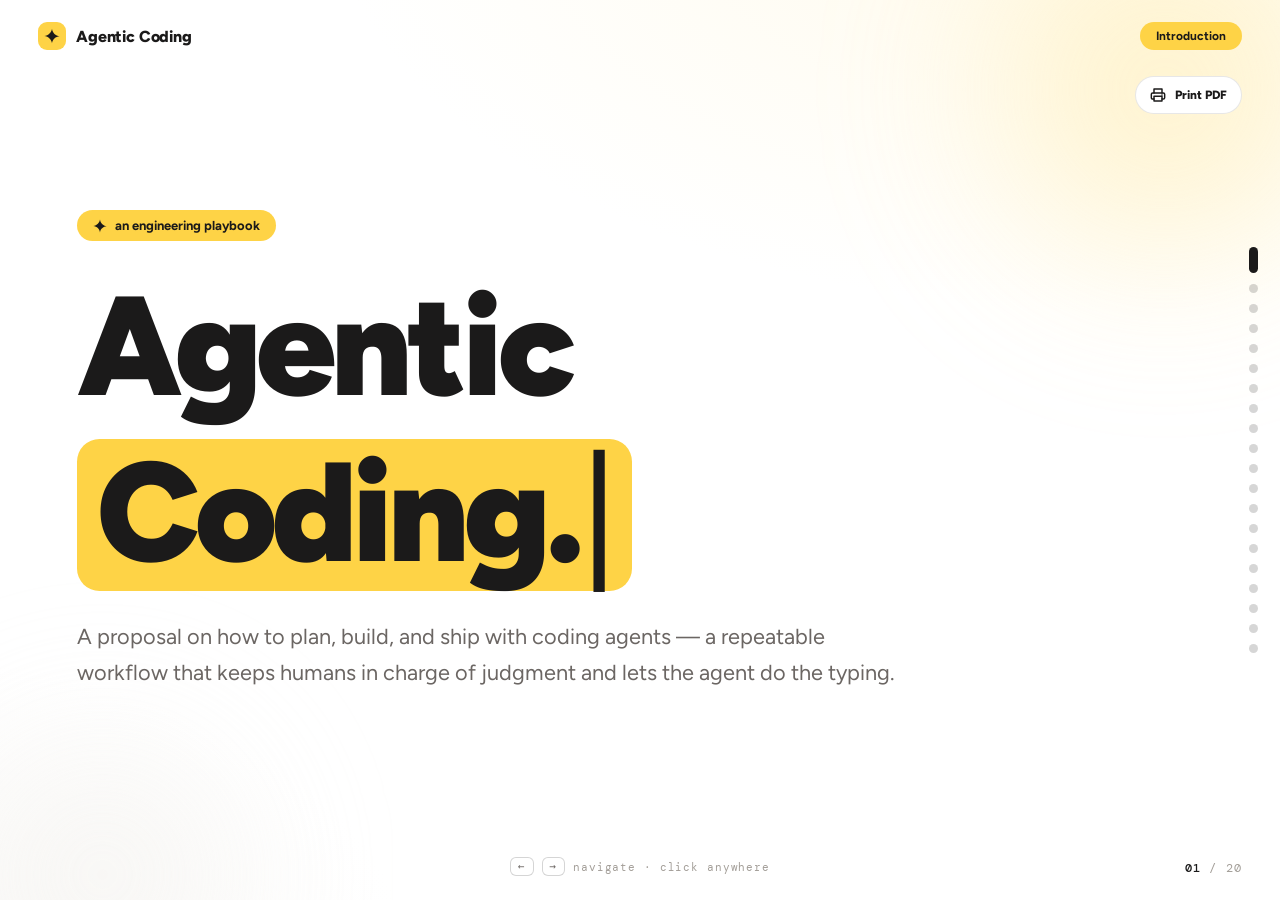
==== commit f26c66b6: "Cache-bust shared deck assets so the new typing animation loads The title slide was typing the cache" ====
--- a/presentations/agentic-coding-hag-2026/index.html
+++ b/presentations/agentic-coding-hag-2026/index.html
@@ -9,7 +9,7 @@
 <link rel="preconnect" href="https://fonts.gstatic.com" crossorigin />
 <link href="https://fonts.googleapis.com/css2?family=Figtree:ital,wght@0,400;0,500;0,600;0,700;0,800;0,900;1,500&family=DM+Mono:wght@400;500&display=swap" rel="stylesheet" />
 
-<link rel="stylesheet" href="../../shared/deck.css" />
+<link rel="stylesheet" href="../../shared/deck.css?v=2" />
 </head>
 <body class="deck-page">
 
@@ -399,6 +399,6 @@
 
 </div>
 
-<script src="../../shared/deck.js"></script>
+<script src="../../shared/deck.js?v=2"></script>
 </body>
 </html>
--- a/shared/deck.css
+++ b/shared/deck.css
@@ -29,7 +29,17 @@
   .directory-shell{ position:relative; z-index:2; min-height:100vh; padding:clamp(34px,6vw,92px); display:grid; align-content:center; }
   .directory-inner{ max-width:1100px; width:100%; margin:0 auto; }
   .directory-header{ max-width:760px; margin-bottom:46px; }
-  .directory-header .brand{ margin-bottom:28px; }
+  .directory-nav{ display:flex; align-items:center; justify-content:space-between; gap:18px; margin-bottom:28px; }
+  .help-button{ border:0; border-radius:999px; background:var(--yellow); color:var(--ink); padding:12px 18px; font:800 13px/1 var(--sans); cursor:pointer; box-shadow:var(--shadow-sm); transition:transform .35s var(--ease), box-shadow .35s var(--ease); }
+  .help-button:hover{ transform:translateY(-3px); box-shadow:var(--shadow); }
+  .modal-backdrop{ position:fixed; inset:0; z-index:80; display:grid; place-items:center; padding:24px; background:rgba(27,26,26,.42); backdrop-filter:blur(6px); }
+  .modal-backdrop[hidden]{ display:none; }
+  body.modal-open{ overflow:hidden; }
+  .instructions-modal{ position:relative; width:min(680px,100%); border-radius:24px; background:#fff; border:1px solid var(--line); padding:32px; box-shadow:var(--shadow); }
+  .instructions-modal h2{ margin-top:16px; font-size:clamp(30px,4vw,46px); line-height:1.05; letter-spacing:-.025em; }
+  .instructions-modal ol{ margin:24px 0 0 22px; display:grid; gap:12px; color:var(--ink); font-weight:650; line-height:1.45; }
+  .instructions-modal p{ margin-top:22px; color:var(--muted); font-size:15px; line-height:1.6; }
+  .modal-close{ position:absolute; top:18px; right:18px; width:36px; height:36px; border-radius:50%; border:1px solid var(--line); background:var(--paper); color:var(--ink); font-size:24px; line-height:1; cursor:pointer; }
   .directory-grid{ display:grid; grid-template-columns:repeat(auto-fit,minmax(280px,1fr)); gap:18px; }
   .deck-card{ display:flex; flex-direction:column; gap:18px; min-height:250px; padding:28px; border:1px solid var(--line); border-radius:22px; background:#fff; color:var(--ink); text-decoration:none; box-shadow:var(--shadow-sm); transition:transform .35s var(--ease), box-shadow .35s var(--ease); }
   .deck-card:hover{ transform:translateY(-6px); box-shadow:var(--shadow); }
@@ -52,6 +62,9 @@
   .rail button{ width:9px; height:9px; border-radius:50%; border:0; cursor:pointer; padding:0; background:var(--line-2); transition:all .35s var(--ease); }
   .rail button:hover{ background:var(--ink); transform:scale(1.25); }
   .rail button.on{ background:var(--ink); width:9px; height:26px; border-radius:6px; }
+  .print-button{ position:fixed; right:38px; top:76px; z-index:45; display:inline-flex; align-items:center; gap:9px; border:1px solid var(--line); border-radius:100px; padding:10px 14px; background:#fff; color:var(--ink); font:800 12px/1 var(--sans); cursor:pointer; box-shadow:var(--shadow-sm); transition:transform .35s var(--ease), box-shadow .35s var(--ease), background .35s var(--ease); }
+  .print-button svg{ width:16px; height:16px; fill:none; stroke:currentColor; stroke-width:2.2; stroke-linecap:round; stroke-linejoin:round; }
+  .print-button:hover{ transform:translateY(-3px); background:var(--yellow); box-shadow:var(--shadow); }
 
   [data-r]{ opacity:0; transform:translateY(16px); transition:opacity .55s var(--ease), transform .6s var(--ease); }
   .active [data-r]{ opacity:1; transform:none; }
@@ -176,6 +189,13 @@
   .tickets{ display:flex; flex-direction:column; gap:9px; }
   .ticket{ background:var(--yellow-wash); border:1px solid var(--line); border-left:5px solid var(--yellow); border-radius:12px; padding:11px 16px; font-weight:600; font-size:14px; box-shadow:var(--shadow-sm); }
 
+  /* prompt / brief block */
+  .promptbox{ position:relative; margin-top:30px; max-width:940px; background:#fff; border:1px solid var(--line); border-left:5px solid var(--yellow); border-radius:18px; padding:24px 30px 26px; box-shadow:var(--shadow-sm); }
+  .promptbox .tag{ margin-bottom:16px; }
+  .promptbox p{ color:var(--ink-2); font-size:clamp(13.5px,1.32vw,16px); line-height:1.62; margin:0; }
+  .promptbox p + p{ margin-top:9px; }
+  .promptbox p.key{ color:var(--ink); font-weight:700; }
+
   .skill-link{ display:inline-flex; align-items:center; gap:8px; margin-top:20px; color:var(--ink); text-decoration:none; font-family:var(--mono); font-size:12px; letter-spacing:.04em; background:#fff; border:1px solid var(--line); border-radius:100px; padding:10px 14px; box-shadow:var(--shadow-sm); }
   .skill-link:after{ content:"↗"; color:var(--yellow-deep); font-weight:700; }
 
@@ -209,5 +229,27 @@
     .stepper{ flex-wrap:wrap; gap:24px; } .stp{ flex:1 1 40%; } .track{ display:none; }
     .logos{ grid-template-columns:repeat(2,1fr); }
     .worktree-map{ padding:18px; } .agent-card{ grid-template-columns:44px 1fr; } .state{ grid-column:2; justify-self:start; }
+    .directory-nav{ align-items:flex-start; flex-direction:column; }
   }
   @media (prefers-reduced-motion:reduce){ .spark,.arc,.node-p{ animation:none; } }
+
+  @page{ size:16in 9in landscape; margin:0; }
+  @media print{
+    *{ -webkit-print-color-adjust:exact; print-color-adjust:exact; }
+    *,*::before,*::after{ animation:none !important; box-shadow:none !important; filter:none !important; text-shadow:none !important; transition:none !important; }
+    html,body{ width:100%; height:auto; overflow:visible; background:#fff; }
+    .bg,.topbar,.counter,.bar,.rail,.hint,.print-button{ display:none !important; }
+    #deck{ display:block; width:100%; }
+    .slide{
+      position:relative !important; inset:auto !important; z-index:auto !important; display:flex !important;
+      width:100vw; height:100vh; min-height:100vh; opacity:1 !important; visibility:visible !important;
+      transform:none !important; transition:none !important; page-break-after:always; break-after:page;
+      background:
+        radial-gradient(120% 90% at 88% -12%, var(--yellow-wash) 0%, transparent 52%),
+        radial-gradient(80% 70% at -8% 108%, var(--paper) 0%, transparent 50%), #fff;
+    }
+    .slide:last-child{ page-break-after:auto; break-after:auto; }
+    [data-r]{ opacity:1 !important; transform:none !important; transition:none !important; }
+    #typeword::after{ display:none; }
+    a{ color:inherit; text-decoration:none; }
+  }
